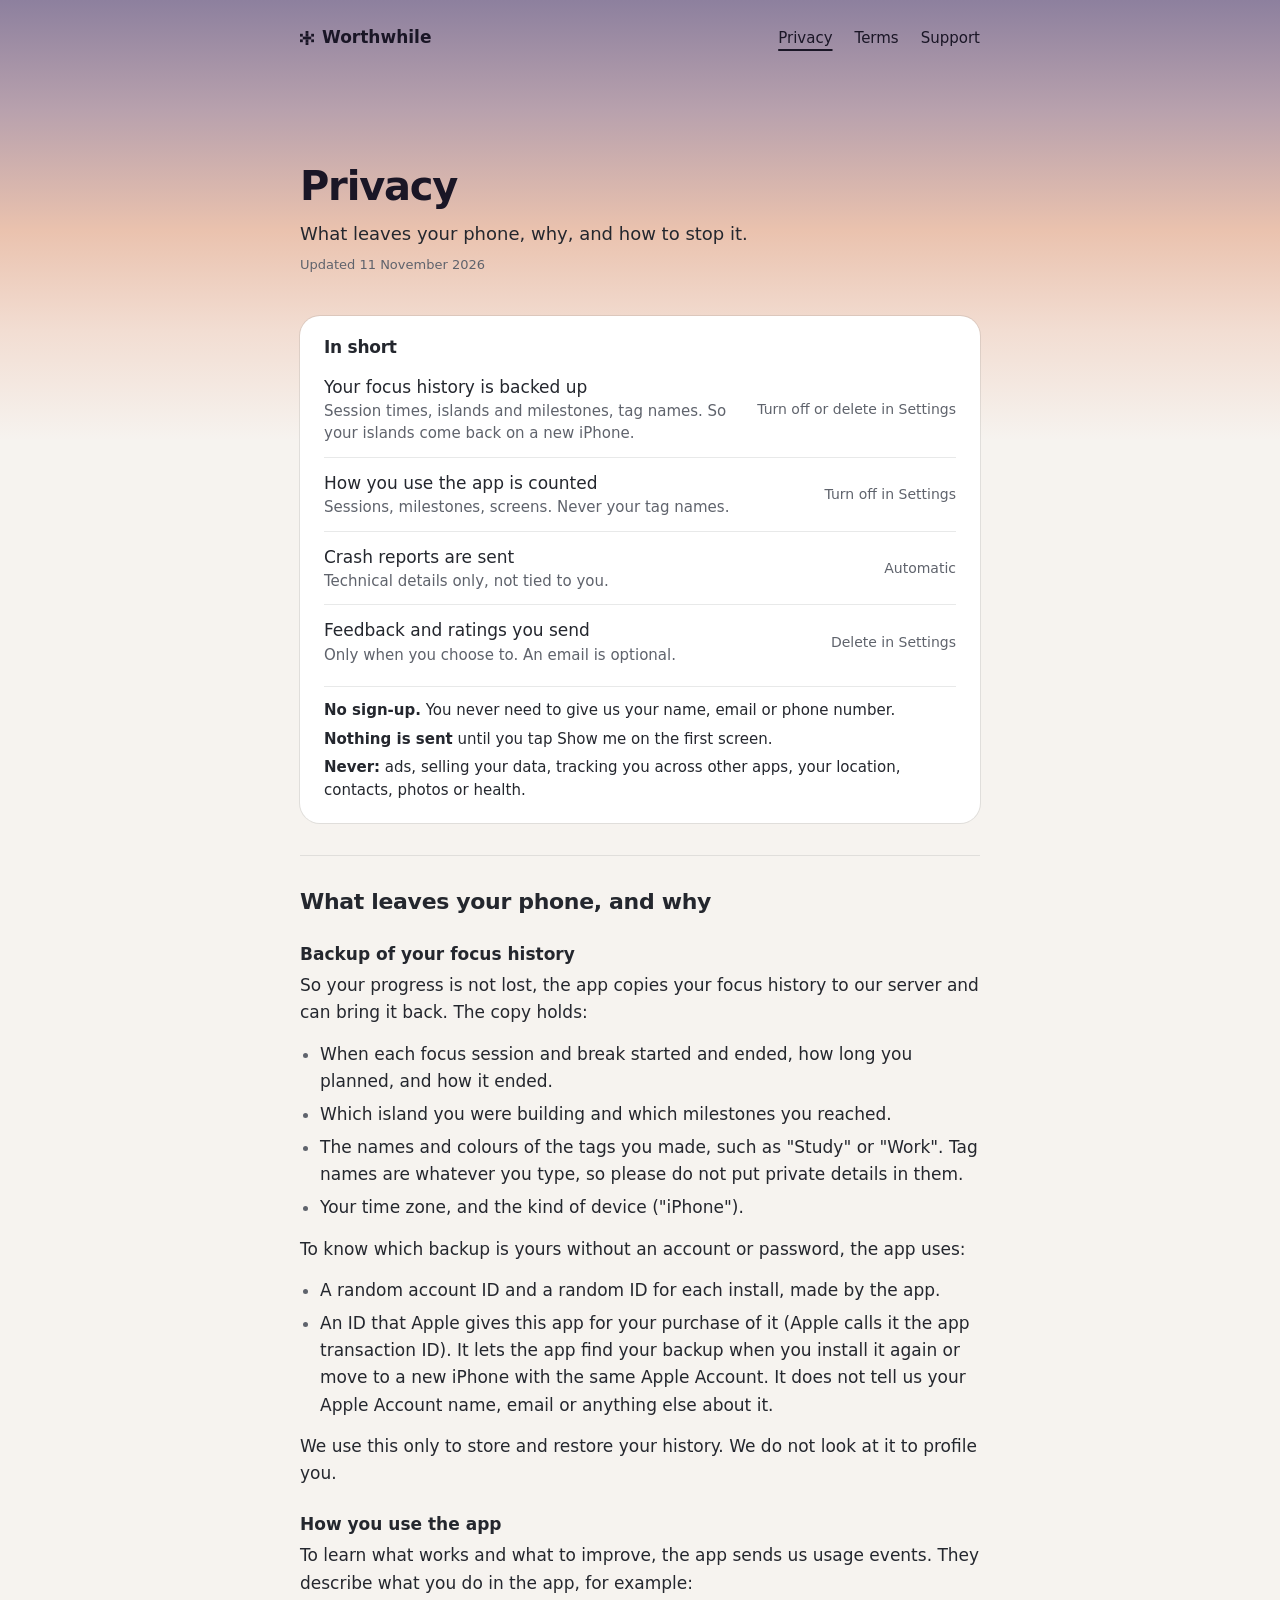
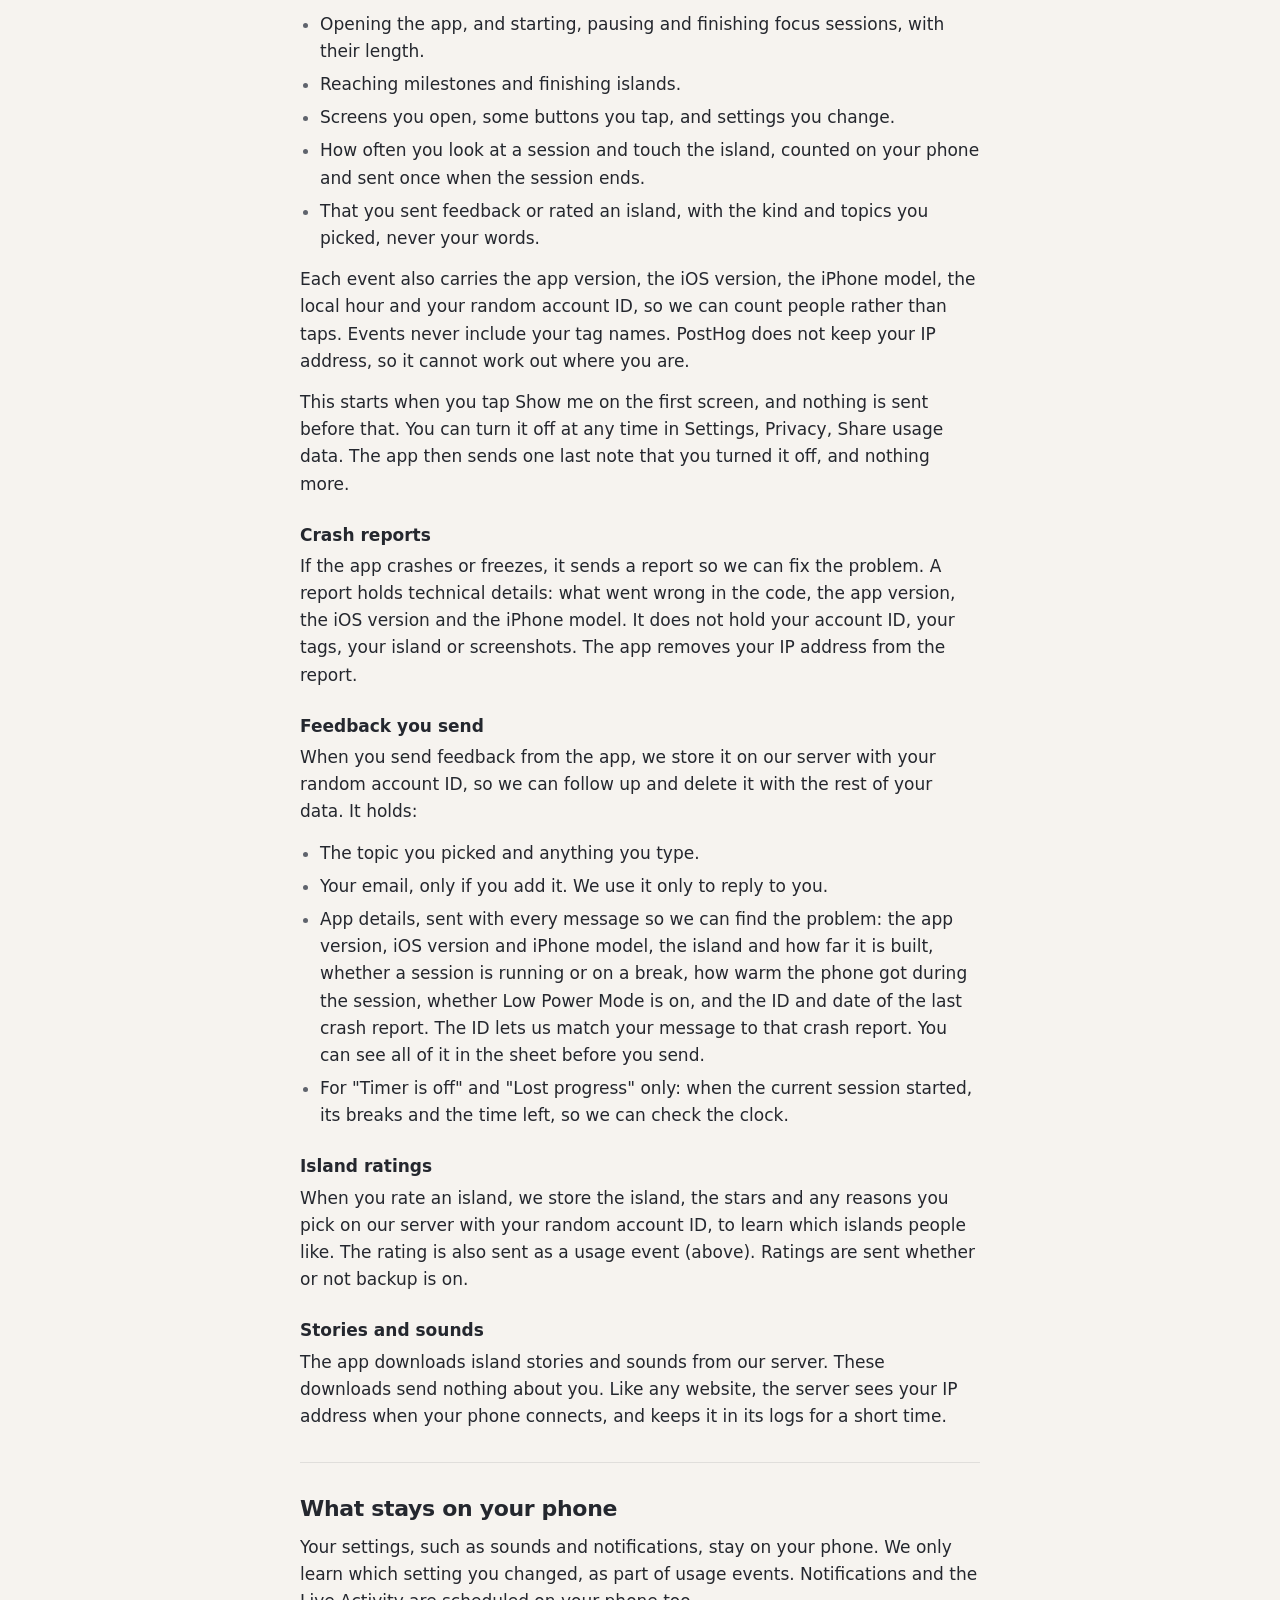
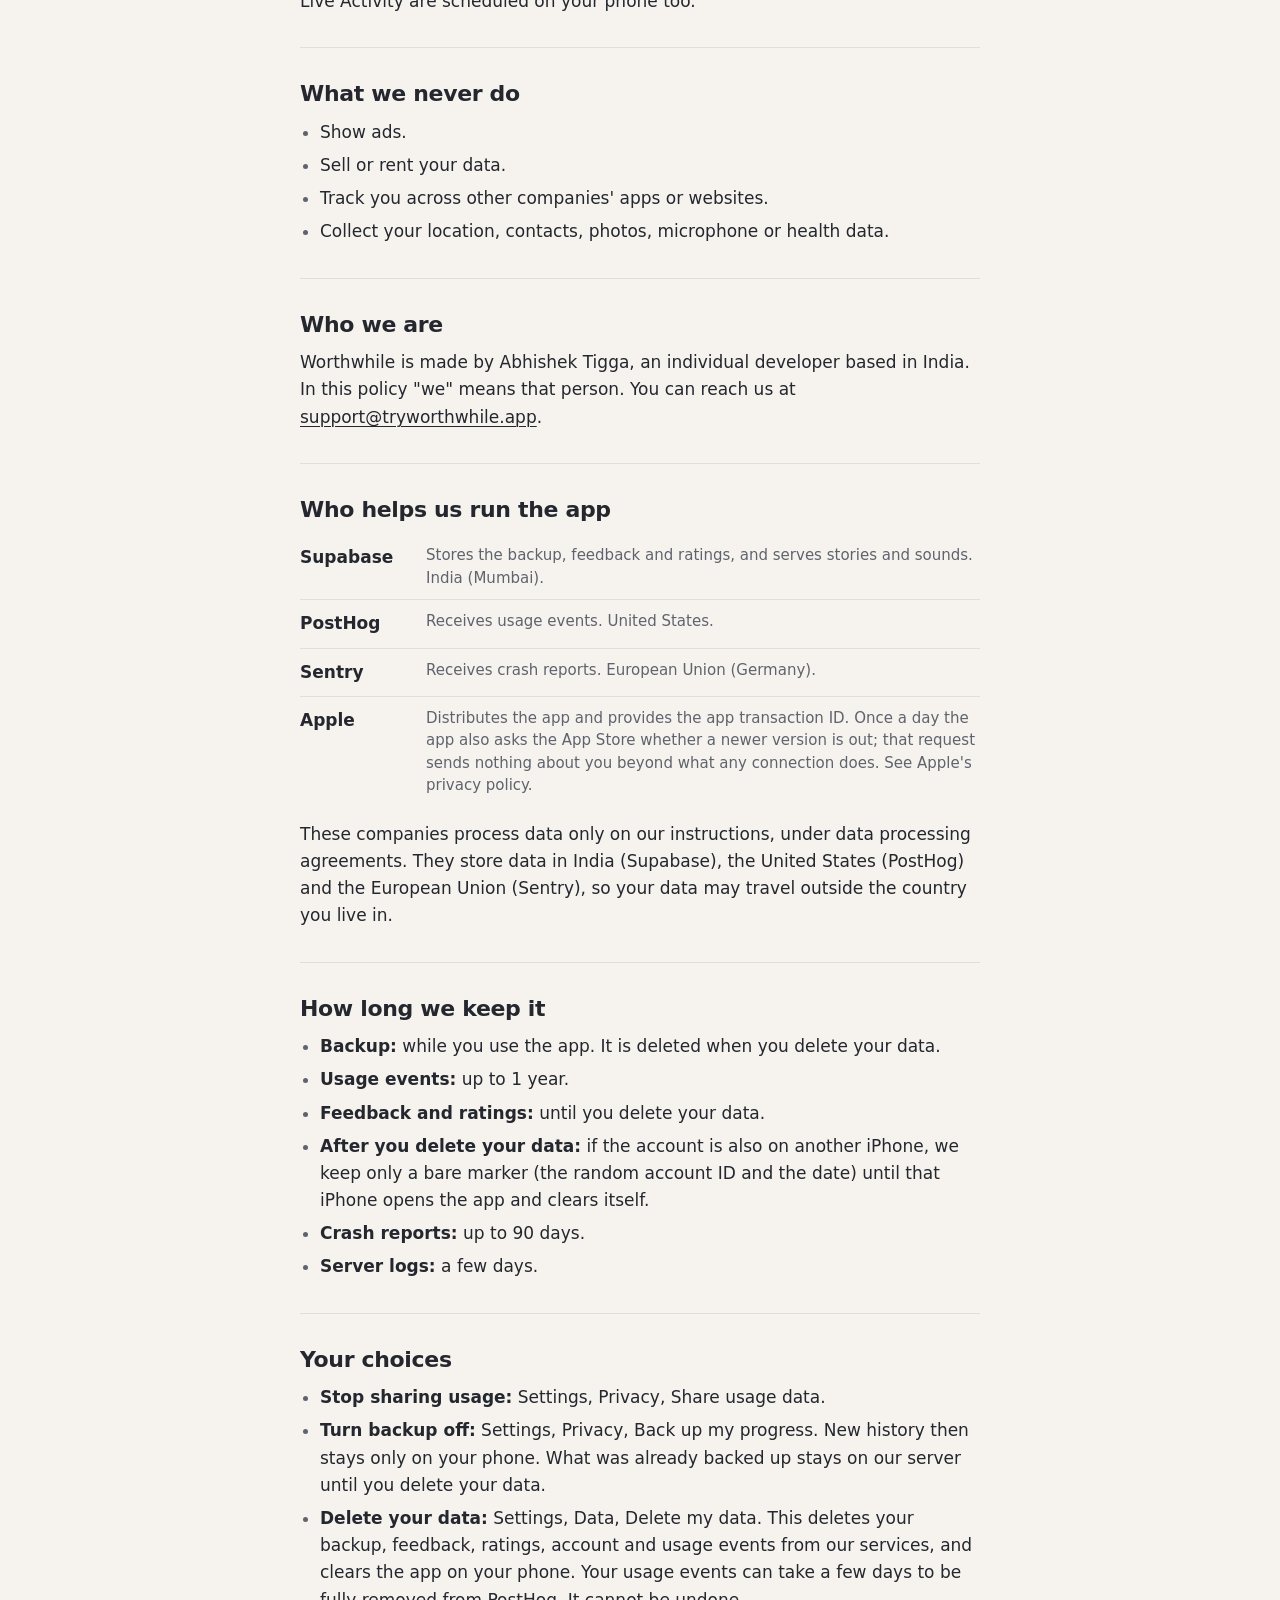
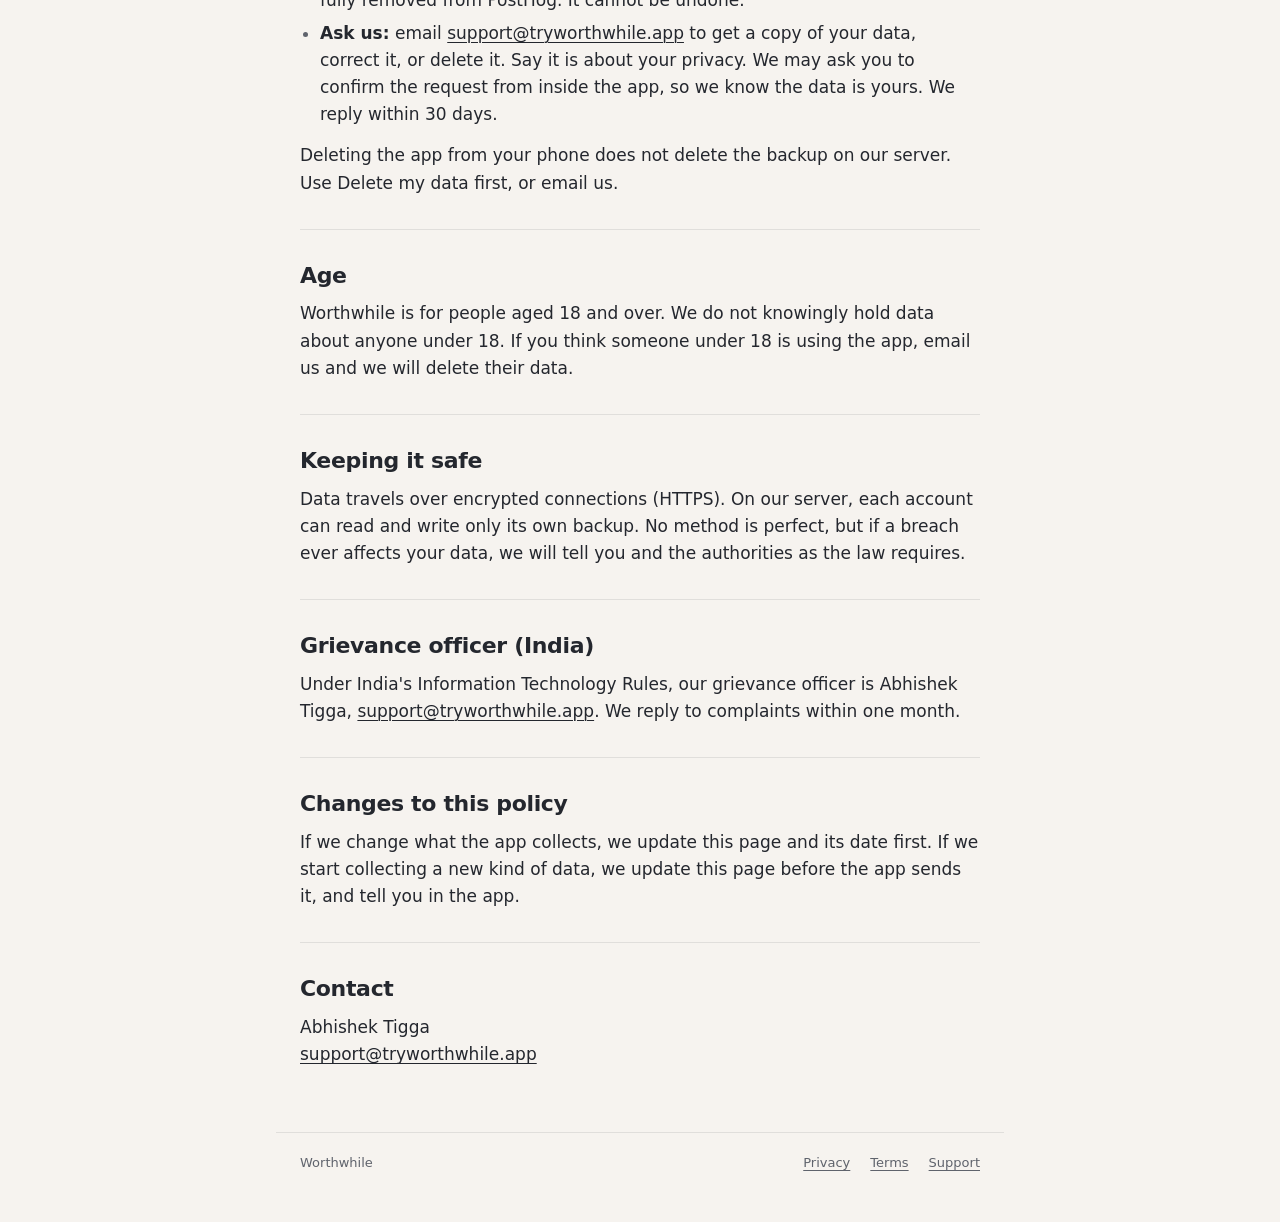
==== privacy/index.html @ 68152364 "Worthwhile: privacy, terms and support pages (from docs/legal/claude-pages in Abhishek-Tigga/worthwh" ====
<!DOCTYPE html>
<!-- Owner: Claude (legal chat), 6 Nov 2026. Privacy policy for v1: backup on, usage analytics on (opt-out), no About you, Sentry without the account ID. Not legal advice. Look and tokens: ../style.css header. -->
<html lang="en">
<head>
<meta charset="utf-8">
<meta name="viewport" content="width=device-width, initial-scale=1">
<title>Privacy policy · Worthwhile</title>
<meta name="description" content="How the Worthwhile app handles your data.">
<link rel="stylesheet" href="../style.css">
</head>
<body>
<header class="top">
  <a class="brand" href="../"><svg class="mark" viewBox="0 0 5 5" aria-hidden="true"><rect x="2" y="0" width="1" height="1"/><rect x="0" y="1" width="1" height="1"/><rect x="2" y="1" width="1" height="1"/><rect x="4" y="1" width="1" height="1"/><rect x="1" y="2" width="3" height="1"/><rect x="0" y="3" width="1" height="1"/><rect x="2" y="3" width="1" height="1"/><rect x="4" y="3" width="1" height="1"/><rect x="2" y="4" width="1" height="1"/></svg>Worthwhile</a>
  <nav class="pages" aria-label="Pages"><a href="../privacy/" aria-current="page">Privacy</a><a href="../terms/">Terms</a><a href="../support/">Support</a></nav>
</header>

<main>
  <div class="head">
    <h1>Privacy</h1>
    <p class="lede">What leaves your phone, why, and how to stop it.</p>
    <p class="updated">Updated 11 November 2026</p>
  </div>

<div class="answer" aria-labelledby="answer-h">
<h2 id="answer-h">In short</h2>
<ul class="flows">
  <li><b>Your focus history is backed up</b><span class="detail">Session times, islands and milestones, tag names. So your islands come back on a new iPhone.</span><span class="act">Turn off or delete in Settings</span></li>
  <li><b>How you use the app is counted</b><span class="detail">Sessions, milestones, screens. Never your tag names.</span><span class="act">Turn off in Settings</span></li>
  <li><b>Crash reports are sent</b><span class="detail">Technical details only, not tied to you.</span><span class="act">Automatic</span></li>
  <li><b>Feedback and ratings you send</b><span class="detail">Only when you choose to. An email is optional.</span><span class="act">Delete in Settings</span></li>
</ul>
<div class="also">
  <p><b>No sign-up.</b> You never need to give us your name, email or phone number.</p>
  <p><b>Nothing is sent</b> until you tap Show me on the first screen.</p>
  <p><b>Never:</b> ads, selling your data, tracking you across other apps, your location, contacts, photos or health.</p>
</div>
</div>
<section id="sent" aria-labelledby="sent-h">
<h2 id="sent-h">What leaves your phone, and why</h2>
<h3>Backup of your focus history</h3>
<p>So your progress is not lost, the app copies your focus history to our server and can bring it back. The copy holds:</p>
<ul>
  <li>When each focus session and break started and ended, how long you planned, and how it ended.</li>
  <li>Which island you were building and which milestones you reached.</li>
  <li>The names and colours of the tags you made, such as "Study" or "Work". Tag names are whatever you type, so please do not put private details in them.</li>
  <li>Your time zone, and the kind of device ("iPhone").</li>
</ul>
<p>To know which backup is yours without an account or password, the app uses:</p>
<ul>
  <li>A random account ID and a random ID for each install, made by the app.</li>
  <li>An ID that Apple gives this app for your purchase of it (Apple calls it the app transaction ID). It lets the app find your backup when you install it again or move to a new iPhone with the same Apple Account. It does not tell us your Apple Account name, email or anything else about it.</li>
</ul>
<p>We use this only to store and restore your history. We do not look at it to profile you.</p>
<h3>How you use the app</h3>
<p>To learn what works and what to improve, the app sends us usage events. They describe what you do in the app, for example:</p>
<ul>
  <li>Opening the app, and starting, pausing and finishing focus sessions, with their length.</li>
  <li>Reaching milestones and finishing islands.</li>
  <li>Screens you open, some buttons you tap, and settings you change.</li>
  <li>How often you look at a session and touch the island, counted on your phone and sent once when the session ends.</li>
  <li>That you sent feedback or rated an island, with the kind and topics you picked, never your words.</li>
</ul>
<p>Each event also carries the app version, the iOS version, the iPhone model, the local hour and your random account ID, so we can count people rather than taps. Events never include your tag names. PostHog does not keep your IP address, so it cannot work out where you are.</p>
<p>This starts when you tap Show me on the first screen, and nothing is sent before that. You can turn it off at any time in Settings, Privacy, Share usage data. The app then sends one last note that you turned it off, and nothing more.</p>
<h3>Crash reports</h3>
<p>If the app crashes or freezes, it sends a report so we can fix the problem. A report holds technical details: what went wrong in the code, the app version, the iOS version and the iPhone model. It does not hold your account ID, your tags, your island or screenshots. The app removes your IP address from the report.</p>
<h3>Feedback you send</h3>
<p>When you send feedback from the app, we store it on our server with your random account ID, so we can follow up and delete it with the rest of your data. It holds:</p>
<ul>
  <li>The topic you picked and anything you type.</li>
  <li>Your email, only if you add it. We use it only to reply to you.</li>
  <li>App details, sent with every message so we can find the problem: the app version, iOS version and iPhone model, the island and how far it is built, whether a session is running or on a break, how warm the phone got during the session, whether Low Power Mode is on, and the ID and date of the last crash report. The ID lets us match your message to that crash report. You can see all of it in the sheet before you send.</li>
  <li>For "Timer is off" and "Lost progress" only: when the current session started, its breaks and the time left, so we can check the clock.</li>
</ul>
<h3>Island ratings</h3>
<p>When you rate an island, we store the island, the stars and any reasons you pick on our server with your random account ID, to learn which islands people like. The rating is also sent as a usage event (above). Ratings are sent whether or not backup is on.</p>
<h3>Stories and sounds</h3>
<p>The app downloads island stories and sounds from our server. These downloads send nothing about you. Like any website, the server sees your IP address when your phone connects, and keeps it in its logs for a short time.</p>
</section>
<section id="stays" aria-labelledby="stays-h">
<h2 id="stays-h">What stays on your phone</h2>
<p>Your settings, such as sounds and notifications, stay on your phone. We only learn which setting you changed, as part of usage events. Notifications and the Live Activity are scheduled on your phone too.</p>
</section>
<section id="never" aria-labelledby="never-h">
<h2 id="never-h">What we never do</h2>
<ul>
  <li>Show ads.</li>
  <li>Sell or rent your data.</li>
  <li>Track you across other companies' apps or websites.</li>
  <li>Collect your location, contacts, photos, microphone or health data.</li>
</ul>
</section>
<section id="who" aria-labelledby="who-h">
<h2 id="who-h">Who we are</h2>
<p>Worthwhile is made by Abhishek Tigga, an individual developer based in India. In this policy "we" means that person. You can reach us at <a href="mailto:support@tryworthwhile.app">support@tryworthwhile.app</a>.</p>
</section>
<section id="services" aria-labelledby="services-h">
<h2 id="services-h">Who helps us run the app</h2>
<ul class="services">
  <li><b>Supabase</b><span>Stores the backup, feedback and ratings, and serves stories and sounds. India (Mumbai).</span></li>
  <li><b>PostHog</b><span>Receives usage events. United States.</span></li>
  <li><b>Sentry</b><span>Receives crash reports. European Union (Germany).</span></li>
  <li><b>Apple</b><span>Distributes the app and provides the app transaction ID. Once a day the app also asks the App Store whether a newer version is out; that request sends nothing about you beyond what any connection does. See Apple's privacy policy.</span></li>
</ul>
<p>These companies process data only on our instructions, under data processing agreements. They store data in India (Supabase), the United States (PostHog) and the European Union (Sentry), so your data may travel outside the country you live in.</p>
</section>
<section id="keep" aria-labelledby="keep-h">
<h2 id="keep-h">How long we keep it</h2>
<ul>
  <li><strong>Backup:</strong> while you use the app. It is deleted when you delete your data.</li>
  <li><strong>Usage events:</strong> up to 1 year.</li>
  <li><strong>Feedback and ratings:</strong> until you delete your data.</li>
  <li><strong>After you delete your data:</strong> if the account is also on another iPhone, we keep only a bare marker (the random account ID and the date) until that iPhone opens the app and clears itself.</li>
  <li><strong>Crash reports:</strong> up to 90 days.</li>
  <li><strong>Server logs:</strong> a few days.</li>
</ul>
</section>
<section id="choices" aria-labelledby="choices-h">
<h2 id="choices-h">Your choices</h2>
<ul>
  <li><strong>Stop sharing usage:</strong> Settings, Privacy, Share usage data.</li>
  <li><strong>Turn backup off:</strong> Settings, Privacy, Back up my progress. New history then stays only on your phone. What was already backed up stays on our server until you delete your data.</li>
  <li><strong>Delete your data:</strong> Settings, Data, Delete my data. This deletes your backup, feedback, ratings, account and usage events from our services, and clears the app on your phone. Your usage events can take a few days to be fully removed from PostHog. It cannot be undone.</li>
  <li><strong>Ask us:</strong> email <a href="mailto:support@tryworthwhile.app">support@tryworthwhile.app</a> to get a copy of your data, correct it, or delete it. Say it is about your privacy. We may ask you to confirm the request from inside the app, so we know the data is yours. We reply within 30 days.</li>
</ul>
<p>Deleting the app from your phone does not delete the backup on our server. Use Delete my data first, or email us.</p>
</section>
<section id="age" aria-labelledby="age-h">
<h2 id="age-h">Age</h2>
<p>Worthwhile is for people aged 18 and over. We do not knowingly hold data about anyone under 18. If you think someone under 18 is using the app, email us and we will delete their data.</p>
</section>
<section id="safe" aria-labelledby="safe-h">
<h2 id="safe-h">Keeping it safe</h2>
<p>Data travels over encrypted connections (HTTPS). On our server, each account can read and write only its own backup. No method is perfect, but if a breach ever affects your data, we will tell you and the authorities as the law requires.</p>
</section>
<section id="grievance" aria-labelledby="grievance-h">
<h2 id="grievance-h">Grievance officer (India)</h2>
<p>Under India's Information Technology Rules, our grievance officer is Abhishek Tigga, <a href="mailto:support@tryworthwhile.app">support@tryworthwhile.app</a>. We reply to complaints within one month.</p>
</section>
<section id="changes" aria-labelledby="changes-h">
<h2 id="changes-h">Changes to this policy</h2>
<p>If we change what the app collects, we update this page and its date first. If we start collecting a new kind of data, we update this page before the app sends it, and tell you in the app.</p>
</section>
<section id="contact" aria-labelledby="contact-h">
<h2 id="contact-h">Contact</h2>
<p>Abhishek Tigga<br><a href="mailto:support@tryworthwhile.app">support@tryworthwhile.app</a></p>
</section>
</main>

<footer>
  <span>Worthwhile</span>
  <a href="../privacy/">Privacy</a><a href="../terms/">Terms</a><a href="../support/">Support</a>
</footer>
</body>
</html>
---- style.css ----
/* Owner: Claude (legal chat), 6 Nov 2026. Round 3: simple and quiet, at Abhishek's request.
   Home's horizon colours at the top of the page (lavender #8d809e into peach #eac2ae), fading to Paper #f6f3ef,
   which carries most of the page. No navy, no stars, no island, one light appearance.
   Type is SF Pro: title 40 Semibold (near Display 41), section titles 22 Semibold, reading text 17 at 1.6.
   Ink #24272e on paper, Slate #5f636c secondary, Night ink #1a1626 on the lavender. Radius.card 20, Radius.button 16,
   52 px button, 44 px targets. The voxel asterisk is the mark (design-system.md, Rules, "App mark"). */

:root {
  color-scheme: light;
  --lavender: #8d809e;
  --peach: #eac2ae;
  --paper: #f6f3ef;
  --ink: #24272e;
  --night-ink: #1a1626;
  --slate: #5f636c;
  --caution: #f3c58a;
  --rule: rgba(36, 39, 46, 0.10);
  --measure: 680px;
  --margin: 24px;
}

* { box-sizing: border-box; }
html {
  -webkit-text-size-adjust: 100%;
  background-color: var(--paper);
  background-image: linear-gradient(180deg,
    var(--lavender) 0px,
    #b8a1ad 110px,
    var(--peach) 230px,
    #f2ddd2 330px,
    var(--paper) 440px);
  background-repeat: no-repeat;
  background-size: 100% 440px;
}
body {
  margin: 0;
  color: var(--ink);
  font-family: -apple-system, BlinkMacSystemFont, "SF Pro Text", system-ui, "Helvetica Neue", Arial, sans-serif;
  font-size: 1.0625rem;
  line-height: 1.6;
  -webkit-font-smoothing: antialiased;
}
a { color: inherit; text-underline-offset: 3px; text-decoration-thickness: 1px; }
:focus-visible { outline: 2px solid var(--night-ink); outline-offset: 3px; border-radius: 4px; }

.top, main, footer { max-width: calc(var(--measure) + 2 * var(--margin)); margin: 0 auto; padding-left: var(--margin); padding-right: var(--margin); }

.top { display: flex; align-items: center; justify-content: space-between; gap: 16px; padding-top: 16px; }
.brand { display: inline-flex; align-items: center; gap: 8px; min-height: 44px; color: var(--night-ink); text-decoration: none; font-weight: 600; }
.mark { width: 14px; height: 14px; flex: none; }
.mark rect { fill: var(--night-ink); }
nav.pages { display: flex; gap: 2px; margin-right: -10px; }
nav.pages a { display: inline-flex; align-items: center; min-height: 44px; padding: 0 10px; color: var(--night-ink); text-decoration: none; font-size: 0.9375rem; font-weight: 500; }
nav.pages a:hover, nav.pages a[aria-current="page"] { text-decoration: underline; text-decoration-thickness: 1.5px; text-underline-offset: 6px; }

.head { padding: 104px 0 40px; }
h1 { margin: 0; font-size: 2.5rem; line-height: 1.1; font-weight: 600; letter-spacing: -0.03em; color: var(--night-ink); }
.lede { margin: 12px 0 0; font-size: 1.125rem; line-height: 1.5; color: var(--ink); }
.updated { margin: 8px 0 0; font-size: 0.8125rem; color: var(--slate); }

section { padding-top: 32px; margin-top: 32px; border-top: 1px solid var(--rule); }
h2 { margin: 0 0 10px; font-size: 1.375rem; line-height: 1.3; font-weight: 600; letter-spacing: -0.015em; }
h3 { margin: 24px 0 4px; font-size: 1.0625rem; font-weight: 600; }
p { margin: 0 0 14px; }
ul { margin: 0 0 14px; padding-left: 20px; }
li { margin: 0 0 6px; }
li::marker { color: var(--slate); }
strong { font-weight: 600; }
.small { font-size: 0.9375rem; color: var(--slate); }

/* The one surface: "In short" at the top of each page. */
.answer { background: #fff; border-radius: 20px; padding: 20px 24px 8px; box-shadow: 0 0 0 1px var(--rule); margin: 0 0 8px; }
.answer h2 { font-size: 1.0625rem; margin: 0 0 4px; }
.flows { list-style: none; padding: 0; margin: 0 0 8px; }
.flows li { display: grid; grid-template-columns: minmax(0, 1fr) auto; gap: 0 20px; padding: 12px 0; margin: 0; border-top: 1px solid var(--rule); }
.flows li:first-child { border-top: 0; }
.flows b { font-weight: 500; }
.flows .detail { grid-column: 1; color: var(--slate); font-size: 0.9375rem; line-height: 1.45; }
.flows .act { grid-column: 2; grid-row: 1 / span 2; align-self: center; font-size: 0.875rem; color: var(--slate); text-align: right; white-space: nowrap; }
.also { padding: 12px 0 8px; border-top: 1px solid var(--rule); font-size: 0.9375rem; line-height: 1.5; }
.also p { margin: 0 0 6px; }
.also b { font-weight: 600; }
.answer .button { margin: 4px 0 14px; }

.services { list-style: none; padding: 0; margin: 4px 0 14px; }
.services li { display: grid; grid-template-columns: 110px minmax(0, 1fr); gap: 0 16px; padding: 10px 0; margin: 0; border-top: 1px solid var(--rule); }
.services li:first-child { border-top: 0; }
.services span { color: var(--slate); font-size: 0.9375rem; line-height: 1.5; }

.button { display: inline-flex; align-items: center; justify-content: center; min-height: 52px; padding: 0 24px; border-radius: 16px; background: var(--ink); color: var(--paper); font-weight: 600; text-decoration: none; }
.button:active { transform: scale(0.97); }

details { border-top: 1px solid var(--rule); }
details:last-of-type { border-bottom: 1px solid var(--rule); }
summary { list-style: none; cursor: pointer; display: flex; justify-content: space-between; align-items: center; gap: 16px; min-height: 52px; padding: 10px 0; font-weight: 500; }
summary::-webkit-details-marker { display: none; }
summary::after { content: ""; flex: none; width: 7px; height: 7px; margin-right: 4px; border-right: 1.5px solid var(--slate); border-bottom: 1.5px solid var(--slate); transform: rotate(45deg) translateY(-2px); }
details[open] summary::after { transform: rotate(225deg); }
details > p { margin: 0 0 16px; }

.doors { list-style: none; padding: 0; margin: 0; }
.doors a { display: block; padding: 16px 0; border-top: 1px solid var(--rule); text-decoration: none; }
.doors li:first-child a { border-top: 0; }
.doors b { display: block; font-weight: 600; }
.doors span { color: var(--slate); font-size: 0.9375rem; }

footer { margin-top: 64px; padding-top: 20px; padding-bottom: 48px; border-top: 1px solid var(--rule); display: flex; flex-wrap: wrap; gap: 8px 20px; font-size: 0.8125rem; color: var(--slate); }
footer span { margin-right: auto; }
footer a { color: var(--slate); }

/* Draft markers: remove before publishing. */
.draft { margin: 0 0 24px; padding: 12px 16px; border-radius: 12px; font-size: 0.875rem; line-height: 1.45; background: rgba(243, 197, 138, 0.16); box-shadow: inset 0 0 0 1px var(--caution); }
mark.todo { color: inherit; background: rgba(243, 197, 138, 0.32); border-radius: 4px; padding: 0 3px; box-shadow: inset 0 0 0 1px rgba(201, 138, 43, 0.55); }

@media (max-width: 600px) {
  :root { --margin: 20px; }
  .top { flex-wrap: wrap; gap: 0; }
  nav.pages { margin-left: -10px; margin-right: 0; }
  .head { padding-top: 56px; padding-bottom: 32px; }
  h1 { font-size: 2.125rem; }
  .answer { padding: 16px 18px 6px; }
  .flows li { grid-template-columns: minmax(0, 1fr); }
  .flows .act { grid-column: 1; grid-row: auto; text-align: left; white-space: normal; padding-top: 2px; color: var(--ink); }
  .services li { grid-template-columns: minmax(0, 1fr); }
}
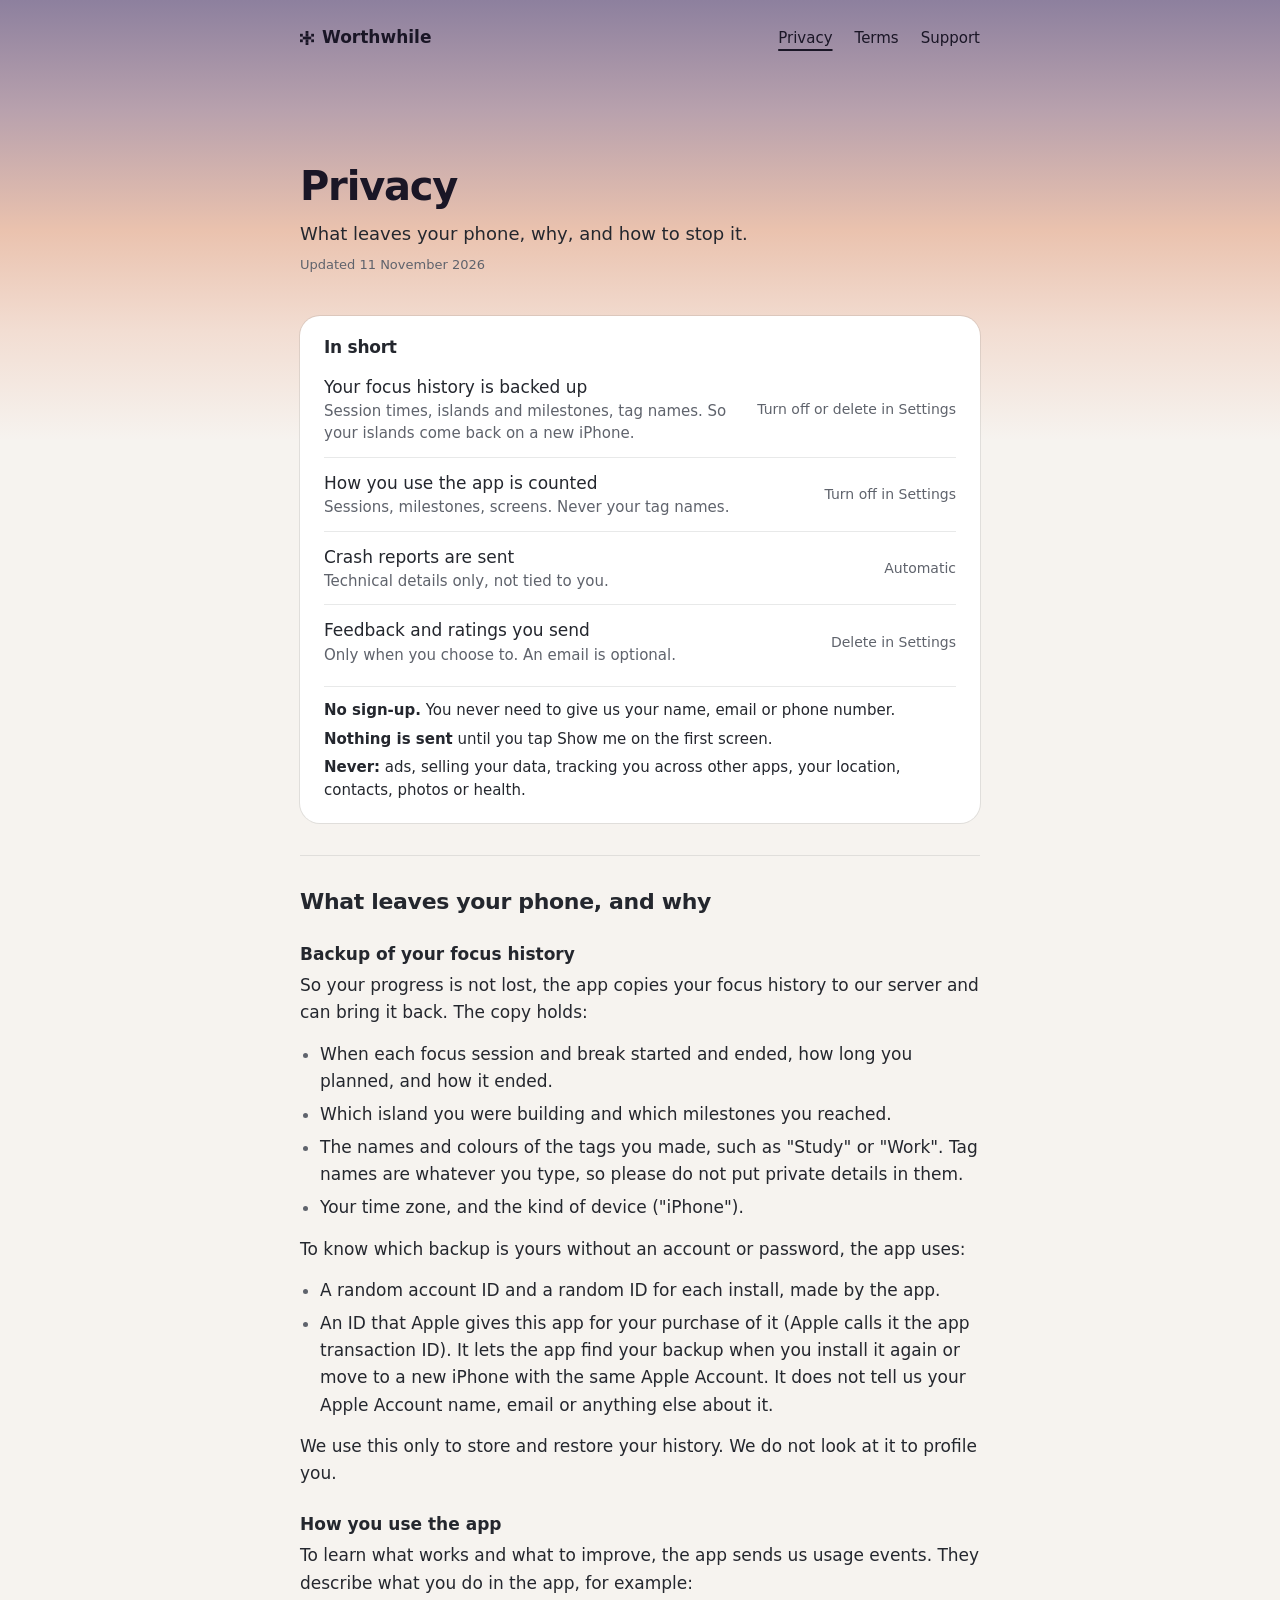
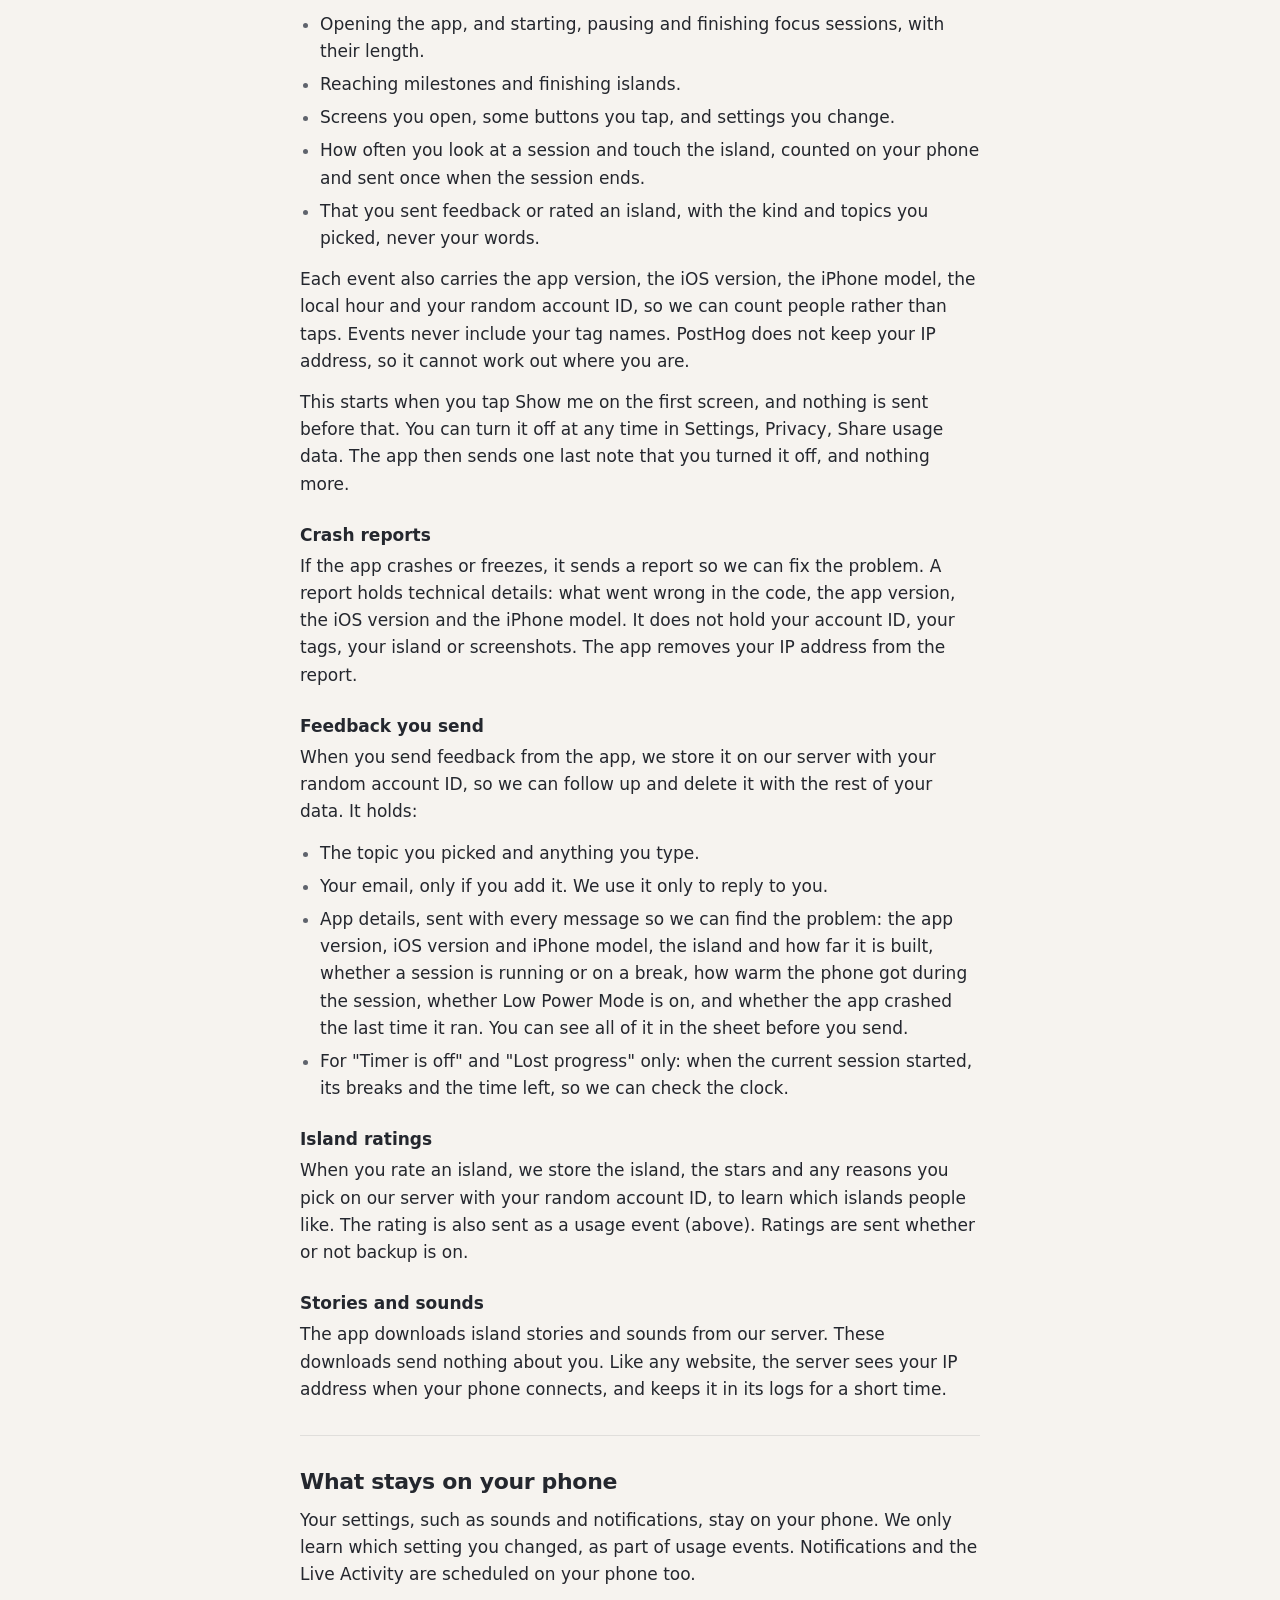
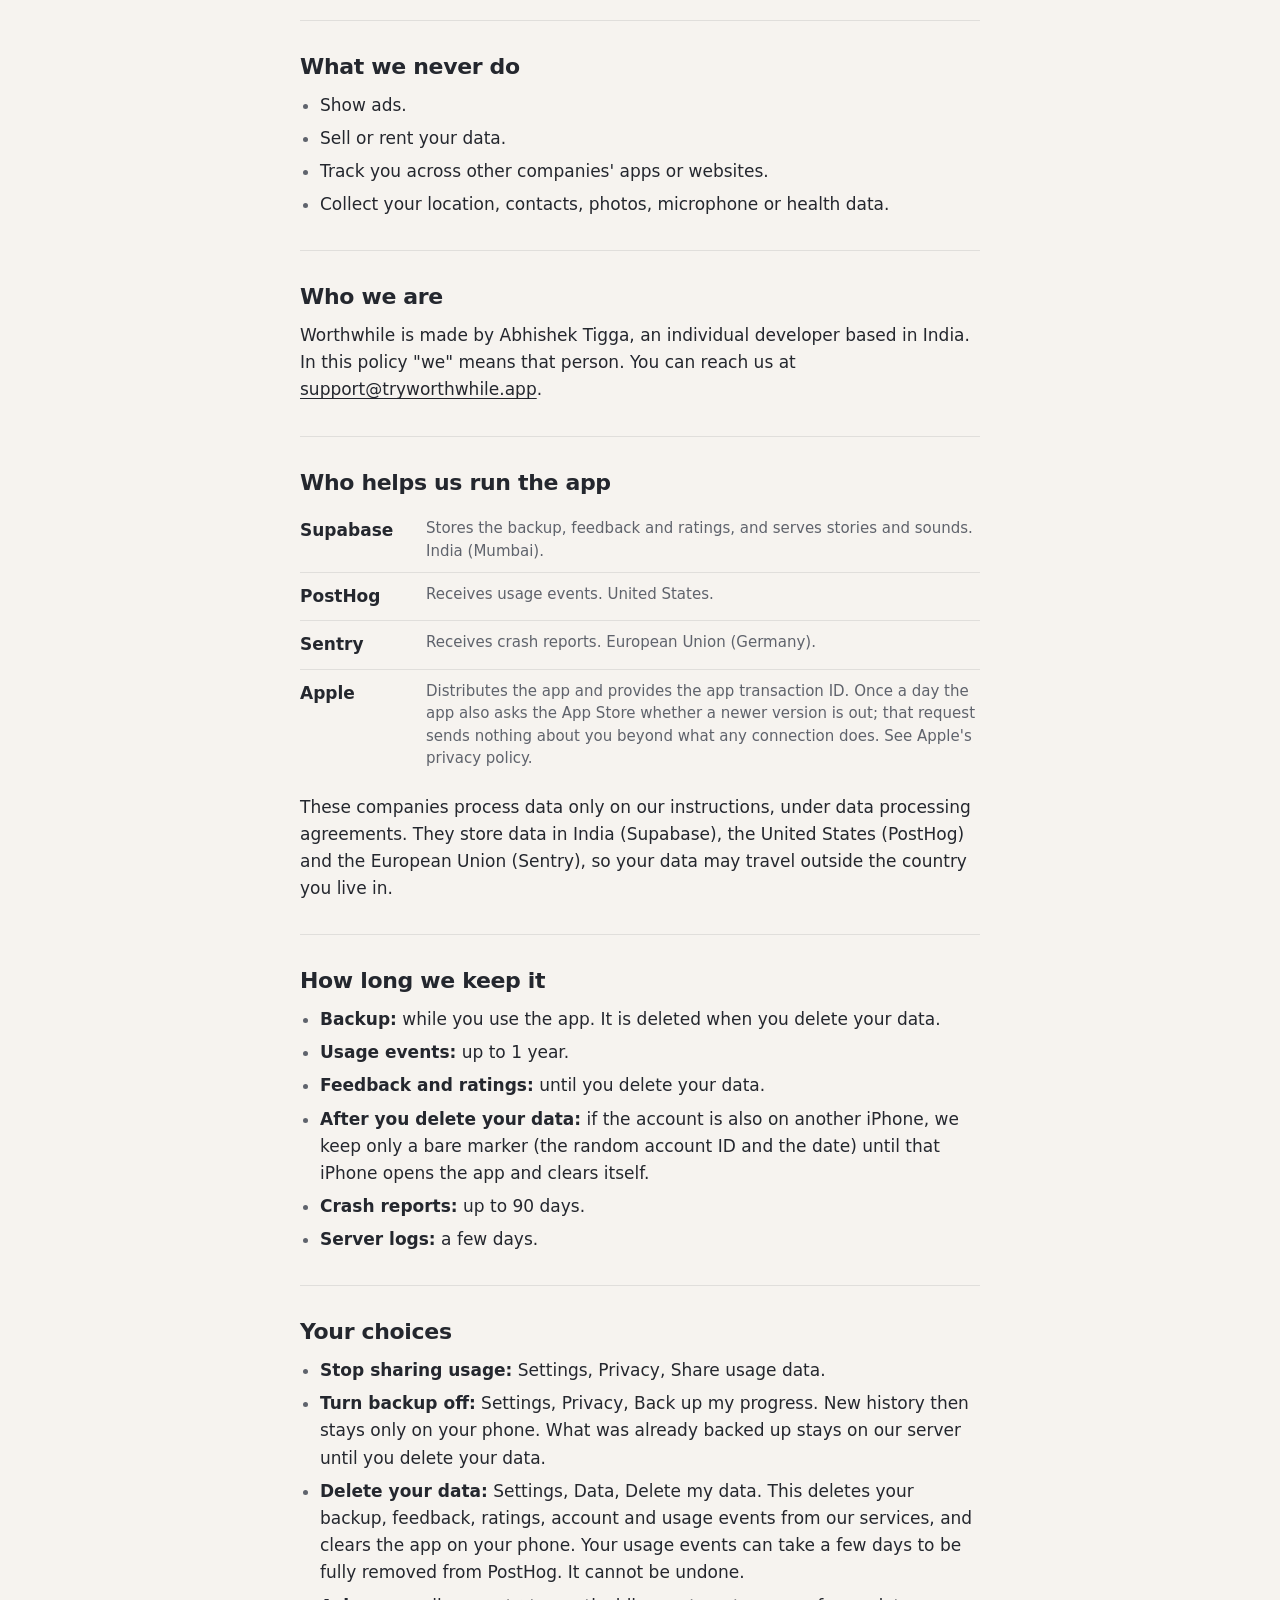
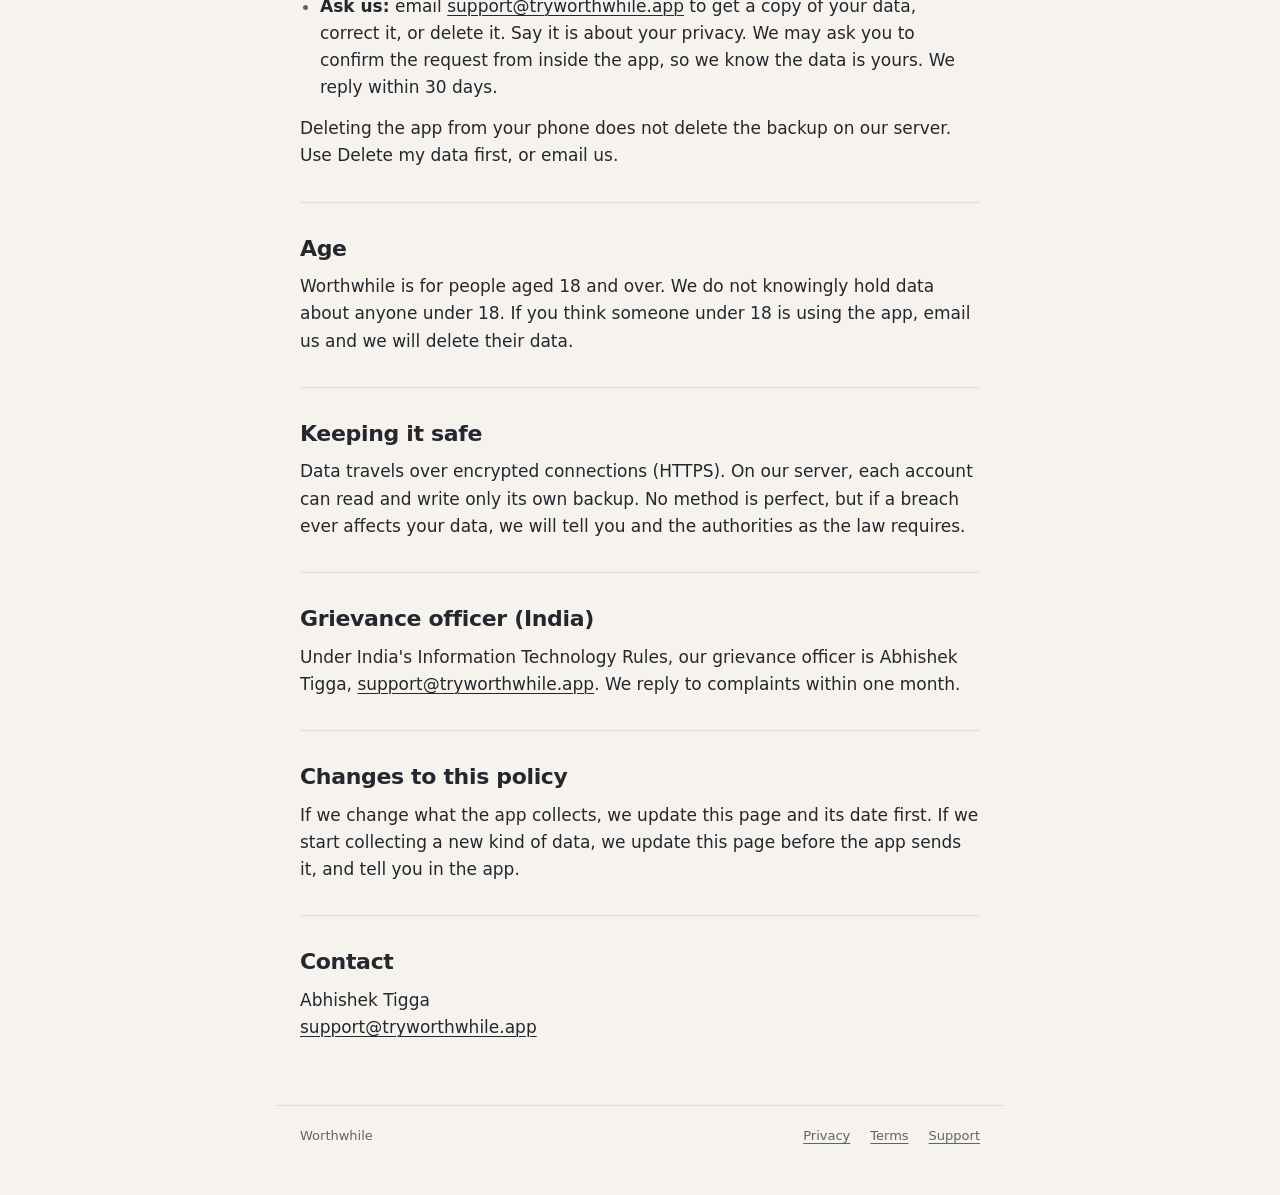
==== commit 4bcf280a: "Privacy: feedback says whether the app crashed last time, with no crash ID" ====
--- a/privacy/index.html
+++ b/privacy/index.html
@@ -69,7 +69,7 @@
 <ul>
   <li>The topic you picked and anything you type.</li>
   <li>Your email, only if you add it. We use it only to reply to you.</li>
-  <li>App details, sent with every message so we can find the problem: the app version, iOS version and iPhone model, the island and how far it is built, whether a session is running or on a break, how warm the phone got during the session, whether Low Power Mode is on, and the ID and date of the last crash report. The ID lets us match your message to that crash report. You can see all of it in the sheet before you send.</li>
+  <li>App details, sent with every message so we can find the problem: the app version, iOS version and iPhone model, the island and how far it is built, whether a session is running or on a break, how warm the phone got during the session, whether Low Power Mode is on, and whether the app crashed the last time it ran. You can see all of it in the sheet before you send.</li>
   <li>For "Timer is off" and "Lost progress" only: when the current session started, its breaks and the time left, so we can check the clock.</li>
 </ul>
 <h3>Island ratings</h3>
